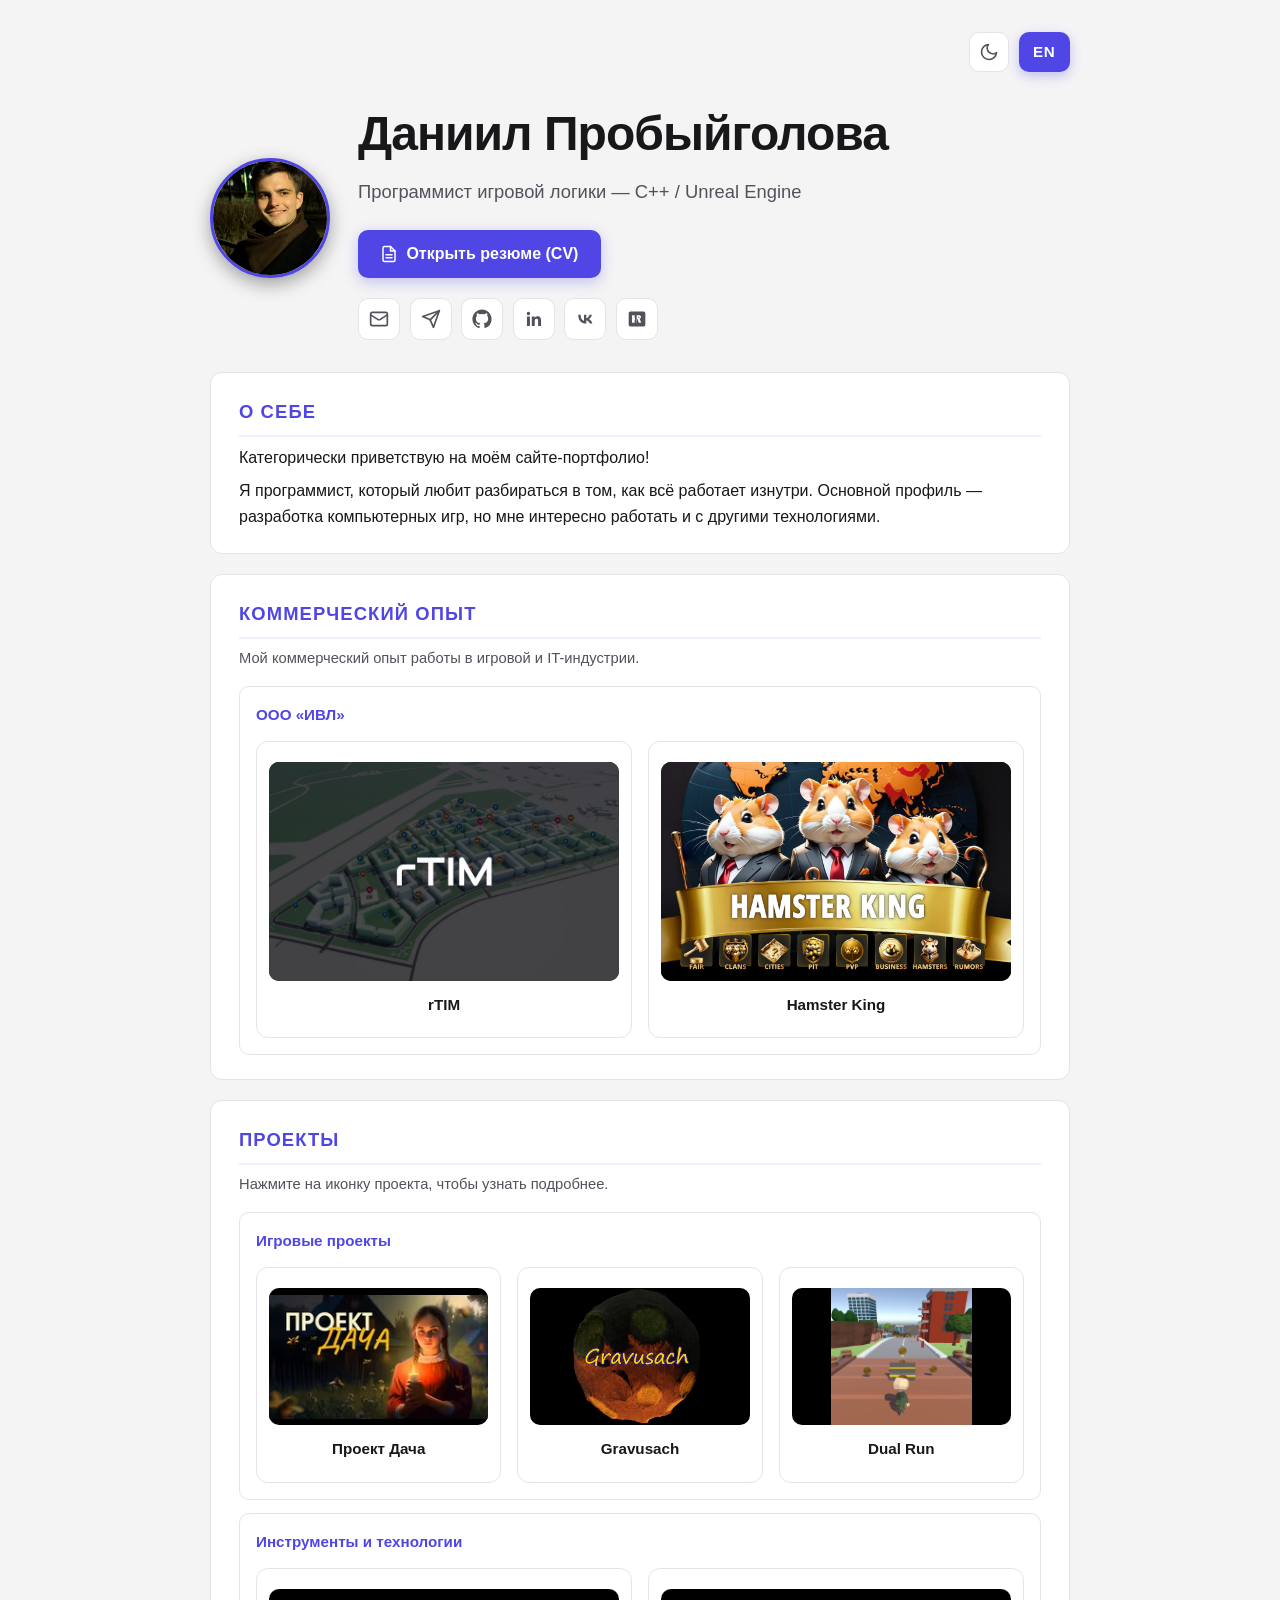
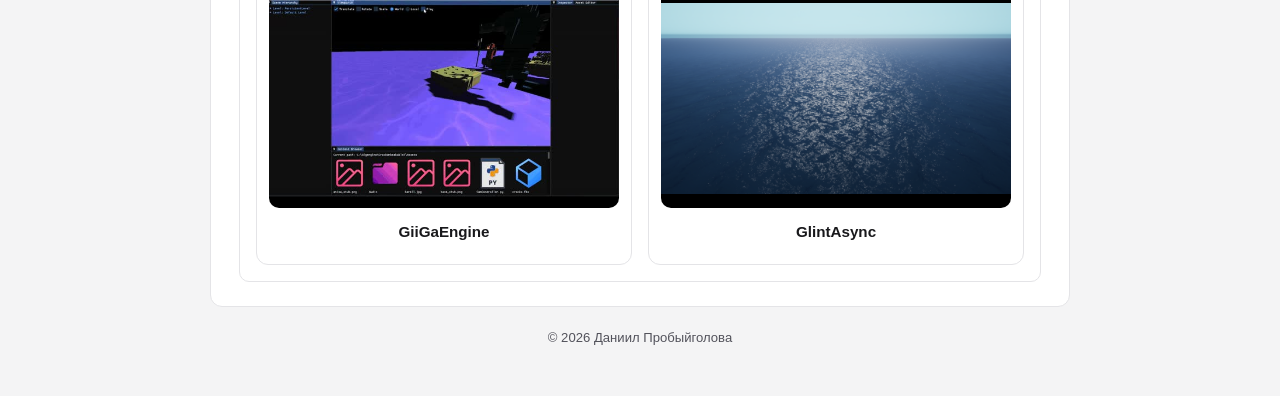
==== index.html @ 0c0368a5 "First commit" ====
<!DOCTYPE html>
<html lang="ru">
<head>
  <meta charset="UTF-8">
  <meta name="viewport" content="width=device-width, initial-scale=1.0">
  <meta name="theme-color" content="#4f46e5">
  <meta name="description" content="Портфолио Даниила Пробыйголова — программист игровой логики (C++ / Unreal Engine)" data-i18n-meta="common.metaDesc">
  <title data-i18n-title="main.title">Даниил Пробыйголова — Портфолио</title>
  <link rel="icon" href="data:image/svg+xml,%3Csvg xmlns='http://www.w3.org/2000/svg' viewBox='0 0 100 100'%3E%3Crect width='100' height='100' rx='20' fill='%234f46e5'/%3E%3Ctext x='50' y='68' font-size='52' font-family='monospace' fill='white' text-anchor='middle'%3EDP%3C/text%3E%3C/svg%3E">
  <link rel="stylesheet" href="css/styles.css">
  <script>
    (function () {
      var t = null;
      try { t = localStorage.getItem('portfolio-theme'); } catch (e) {}
      var dark = t === 'dark' || (t !== 'light' && window.matchMedia && matchMedia('(prefers-color-scheme: dark)').matches);
      document.documentElement.setAttribute('data-theme', dark ? 'dark' : 'light');
    })();
  </script>
</head>
<body data-i18n-title="main.title">
  <main class="container">
    <div class="topbar">
      <button type="button" class="theme-toggle" aria-label="Switch to dark theme"></button>
      <button type="button" class="lang-switch" aria-label="Switch to English">EN</button>
    </div>
    <header class="hero">
      <div class="hero-row">
        <img class="portrait" src="assets/images/MePhoto_Portpholio.jpg" alt="Фото Даниила Пробыйголова">
        <div class="hero-text">
          <h1 class="name" data-i18n="common.name">Даниил&nbsp;Пробыйголова</h1>
          <p class="subtitle" data-i18n="common.subtitle">Программист игровой логики&nbsp;— C++&nbsp;/&nbsp;Unreal&nbsp;Engine</p>
          <a class="cv-link" href="cv/index.html">
            <svg viewBox="0 0 24 24" fill="none" stroke="currentColor" stroke-width="2" stroke-linecap="round" stroke-linejoin="round" aria-hidden="true"><path d="M14 2H6a2 2 0 0 0-2 2v16a2 2 0 0 0 2 2h12a2 2 0 0 0 2-2V8z"/><polyline points="14 2 14 8 20 8"/><line x1="16" y1="13" x2="8" y2="13"/><line x1="16" y1="17" x2="8" y2="17"/></svg>
            <span data-i18n="main.cvLink">Открыть резюме&nbsp;(CV)</span>
          </a>
          <ul class="hero-contacts" aria-label="Контакты">
            <li>
              <a class="contact-link" href="mailto:daniil.probyygolova@mail.ru" aria-label="Почта" data-i18n-aria="contact.mail">
                <svg viewBox="0 0 24 24" fill="none" stroke="currentColor" stroke-width="2" stroke-linecap="round" stroke-linejoin="round"><rect x="2" y="4" width="20" height="16" rx="2"/><path d="m22 7-8.97 5.7a1.94 1.94 0 0 1-2.06 0L2 7"/></svg>
              </a>
            </li>
            <li>
              <a class="contact-link" href="https://t.me/Crechted" target="_blank" rel="noopener" aria-label="Telegram" data-i18n-aria="contact.telegram">
                <svg viewBox="0 0 24 24" fill="none" stroke="currentColor" stroke-width="2" stroke-linecap="round" stroke-linejoin="round"><path d="m22 2-11 11"/><path d="M22 2 15 22l-4-9-9-4Z"/></svg>
              </a>
            </li>
            <li>
              <a class="contact-link" href="https://github.com/Crechted" target="_blank" rel="noopener" aria-label="GitHub" data-i18n-aria="contact.github">
                <svg viewBox="0 0 24 24" fill="currentColor"><path d="M12 .5C5.73.5.5 5.73.5 12c0 5.08 3.29 9.39 7.86 10.91.58.11.79-.25.79-.56 0-.28-.01-1.02-.02-2-3.2.7-3.88-1.54-3.88-1.54-.52-1.33-1.28-1.68-1.28-1.68-1.05-.72.08-.71.08-.71 1.16.08 1.77 1.19 1.77 1.19 1.03 1.77 2.71 1.26 3.37.96.1-.75.4-1.26.73-1.55-2.55-.29-5.23-1.28-5.23-5.69 0-1.26.45-2.28 1.19-3.09-.12-.29-.52-1.46.11-3.05 0 0 .97-.31 3.17 1.18a11 11 0 0 1 5.78 0c2.2-1.49 3.17-1.18 3.17-1.18.63 1.59.23 2.76.11 3.05.74.81 1.19 1.83 1.19 3.09 0 4.42-2.69 5.4-5.25 5.68.41.35.77 1.05.77 2.12 0 1.53-.01 2.76-.01 3.14 0 .31.21.68.8.56A11.51 11.51 0 0 0 23.5 12C23.5 5.73 18.27.5 12 .5Z"/></svg>
              </a>
            </li>
            <li>
              <a class="contact-link" href="https://www.linkedin.com/in/daniil-probyygolova-46117342b" target="_blank" rel="noopener" aria-label="LinkedIn" data-i18n-aria="contact.linkedin">
                <svg viewBox="0 0 24 24" fill="currentColor"><path d="M20.45 20.45h-3.55v-5.57c0-1.33-.03-3.04-1.85-3.04-1.85 0-2.14 1.45-2.14 2.94v5.67H9.35V9h3.41v1.56h.05c.47-.9 1.63-1.85 3.36-1.85 3.6 0 4.27 2.37 4.27 5.46v6.28zM5.34 7.43a2.06 2.06 0 1 1 0-4.12 2.06 2.06 0 0 1 0 4.12zM7.12 20.45H3.56V9h3.56v11.45z" transform="translate(0 0)"/></svg>
              </a>
            </li>
            <li>
              <a class="contact-link" href="https://vk.ru/crechted" target="_blank" rel="noopener" aria-label="ВКонтакте" data-i18n-aria="contact.vk">
                <svg viewBox="0 0 24 24" fill="currentColor"><path d="M13.16 17.5c-5.8 0-9.16-4.02-9.3-10.68h2.92c.1 4.88 2.28 6.94 3.97 7.37V6.82h2.77v4.2c1.66-.18 3.4-2.1 3.98-4.2h2.76c-.45 2.56-2.33 4.48-3.67 5.26 1.34.63 3.48 2.28 4.29 5.42h-3.04c-.64-2-2.22-3.55-4.32-3.76v3.76h-.36z"/></svg>
              </a>
            </li>
            <li>
              <a class="contact-link" href="https://spb.hh.ru/resume/fdc58f98ff0955832f0039ed1f57456d645a6f" target="_blank" rel="noopener" aria-label="HeadHunter" data-i18n-aria="contact.hh">
                <svg viewBox="0 0 24 24" fill="currentColor"><path d="M4 3a2 2 0 0 0-2 2v14a2 2 0 0 0 2 2h16a2 2 0 0 0 2-2V5a2 2 0 0 0-2-2H4zm2 4.5h2.6v3.2H9V7.5h2.6v9H9v-3.4H8.6v3.4H6v-9zm5.6 0h2.6c1.5 0 2.6.7 2.6 2 0 1.1-.7 1.7-1.7 1.9l1.9 5.1h-2.8l-1.6-4.5h-.6v4.5h-2.4v-9zm2.6 3.2c.5 0 .8-.3.8-.7s-.3-.7-.8-.7h-.4v1.4h.4z"/></svg>
              </a>
            </li>
          </ul>
        </div>
      </div>
    </header>

    <section class="card" id="about">
      <h2 class="section-title" data-i18n="main.aboutTitle">О себе</h2>
      <p class="about-text" data-i18n="main.aboutP1"></p>
      <p class="about-text" data-i18n="main.aboutP2"></p>
    </section>

    <section class="card" id="experience">
      <h2 class="section-title" data-i18n="main.expTitle">Коммерческий опыт</h2>
      <p class="section-intro" data-i18n="main.expIntro">Мой коммерческий опыт работы в игровой и IT-индустрии.</p>
      <div class="org-block">
        <h3 class="org-name" data-i18n="main.expOrgName">ООО&nbsp;«ИВЛ»</h3>
        <ul class="project-grid">
          <li>
            <button class="project-tile" data-project="rtim" aria-label="rTIM — подробнее" data-i18n-aria="exp.rtim.aria">
              <span class="project-thumb" aria-hidden="true">
                <img src="assets/images/rtim_preview.jpg" alt="">
              </span>
              <span class="project-name" data-i18n="exp.rtim.name">rTIM</span>
            </button>
          </li>
          <li>
            <button class="project-tile" data-project="hk" aria-label="Hamster King — подробнее" data-i18n-aria="exp.hk.aria">
              <span class="project-thumb" aria-hidden="true">
                <img src="assets/images/hk_preview.jpg" alt="">
              </span>
              <span class="project-name" data-i18n="exp.hk.name">Hamster King</span>
            </button>
          </li>
        </ul>
      </div>
    </section>

    <section class="card" id="projects">
      <h2 class="section-title" data-i18n="main.projectsTitle">Проекты</h2>
      <p class="section-intro" data-i18n="main.projectsIntro">Нажмите на иконку проекта, чтобы узнать подробнее.</p>

      <div class="project-group">
        <h3 class="group-title" data-i18n="main.projectsGames">Игровые проекты</h3>
        <ul class="project-grid">
          <li>
            <button class="project-tile" data-project="dacha" aria-label="Проект Дача — подробнее" data-i18n-aria="proj.dacha.aria">
              <span class="project-thumb" aria-hidden="true">
                <img src="assets/images/Dacha.avif" alt="">
              </span>
              <span class="project-name" data-i18n="proj.dacha.name">Проект&nbsp;Дача</span>
            </button>
          </li>
          <li>
            <button class="project-tile" data-project="gravusach" aria-label="Gravusach — подробнее" data-i18n-aria="proj.gravusach.aria">
              <span class="project-thumb" aria-hidden="true">
                <img src="assets/images/Gravusach.png" alt="">
              </span>
              <span class="project-name" data-i18n="proj.gravusach.name">Gravusach</span>
            </button>
          </li>
          <li>
            <button class="project-tile" data-project="dualrun" aria-label="Dual Run — подробнее" data-i18n-aria="proj.dualrun.aria">
              <span class="project-thumb" aria-hidden="true">
                <img src="assets/images/DualRun_prview.jpg" alt="">
              </span>
              <span class="project-name" data-i18n="proj.dualrun.name">Dual Run</span>
            </button>
          </li>
        </ul>
      </div>

      <div class="project-group">
        <h3 class="group-title" data-i18n="main.projectsTools">Инструменты и технологии</h3>
        <ul class="project-grid">
          <li>
            <button class="project-tile" data-project="giiga" aria-label="GiiGaEngine — подробнее" data-i18n-aria="proj.giiga.aria">
              <span class="project-thumb" aria-hidden="true">
                <img src="assets/images/GiigaEngine_frame.jpg" alt="">
              </span>
              <span class="project-name" data-i18n="proj.giiga.name">GiiGaEngine</span>
            </button>
          </li>
          <li>
            <button class="project-tile" data-project="glintasync" aria-label="GlintAsync — подробнее" data-i18n-aria="proj.glintasync.aria">
              <span class="project-thumb" aria-hidden="true">
                <img src="assets/images/GlintAsync_preview.png" alt="">
              </span>
              <span class="project-name" data-i18n="proj.glintasync.name">GlintAsync</span>
            </button>
          </li>
        </ul>
      </div>
    </section>

    <footer class="footer">
      <p data-i18n="common.footer">© 2026 Даниил Пробыйголова</p>
    </footer>
  </main>

  <div class="modal-overlay hidden" id="modal-overlay" aria-hidden="true">
    <div class="modal" role="dialog" aria-modal="true" aria-labelledby="modal-title" tabindex="-1">
      <button class="modal-close" id="modal-close" aria-label="Закрыть" data-i18n-aria="modal.close">&times;</button>
      <h3 class="modal-title" id="modal-title"></h3>
      <p class="modal-role" id="modal-role"></p>
      <p class="modal-meta" id="modal-meta"></p>
      <div class="modal-media" id="modal-media"></div>
      <div class="modal-desc" id="modal-desc"></div>
      <ul class="modal-bullets" id="modal-bullets"></ul>
      <div class="modal-tools" id="modal-tools"></div>
      <a class="modal-link" id="modal-link" href="#" target="_blank" rel="noopener"></a>
    </div>
  </div>

  <script src="js/i18n.js"></script>
  <script src="js/theme.js"></script>
  <script src="js/script.js"></script>
</body>
</html>
---- css/styles.css ----
*,
*::before,
*::after {
  box-sizing: border-box;
  margin: 0;
  padding: 0;
}

:root {
  color-scheme: light;
  --bg: #f4f4f5;
  --surface: #ffffff;
  --text: #18181b;
  --text-secondary: #52525b;
  --border: #e4e4e7;
  --accent: #4f46e5;
  --accent-light: #eef2ff;
  --tag-bg: #e0e7ff;
  --tag-text: #3730a3;
  --link: #4338ca;
  --link-hover: #312e81;
  --overlay: rgba(24, 24, 27, 0.6);
  --shadow-strong: rgba(0, 0, 0, 0.25);
  --thumb-outline: rgba(79, 70, 229, 0.35);
}

html[data-theme="dark"] {
  color-scheme: dark;
  --bg: #0f1115;
  --surface: #1a1d24;
  --text: #e6e8ee;
  --text-secondary: #9aa1b0;
  --border: #333946;
  --accent: #6366f1;
  --accent-light: #242a45;
  --tag-bg: #272e4a;
  --tag-text: #a5b4fc;
  --link: #6366f1;
  --link-hover: #a5b4fc;
  --overlay: rgba(0, 0, 0, 0.7);
  --shadow-strong: rgba(0, 0, 0, 0.6);
  --thumb-outline: rgba(99, 102, 241, 0.4);
}

html {
  scroll-behavior: smooth;
}

body {
  font-family: -apple-system, BlinkMacSystemFont, 'Segoe UI', Roboto, 'Helvetica Neue', Arial, sans-serif;
  line-height: 1.6;
  color: var(--text);
  background: var(--bg);
  padding: 2rem 1rem 3rem;
}

.lang-switch {
  min-width: 48px;
  height: 40px;
  padding: 0 0.9rem;
  background: var(--accent);
  color: #fff;
  border: none;
  border-radius: 10px;
  font: inherit;
  font-size: 0.95rem;
  font-weight: 700;
  letter-spacing: 0.05em;
  box-shadow: 0 4px 12px rgba(79, 70, 229, 0.3);
  cursor: pointer;
  transition: background 0.15s, transform 0.15s, box-shadow 0.15s;
  display: inline-flex;
  align-items: center;
  justify-content: center;
}

.lang-switch:hover {
  background: var(--link-hover);
  transform: translateY(-1px);
  box-shadow: 0 6px 16px rgba(79, 70, 229, 0.4);
}

.theme-toggle {
  display: inline-flex;
  align-items: center;
  justify-content: center;
  width: 40px;
  height: 40px;
  background: var(--surface);
  color: var(--text-secondary);
  border: 1px solid var(--border);
  border-radius: 10px;
  cursor: pointer;
  transition: color 0.15s, border-color 0.15s, background 0.15s, transform 0.15s;
}

.theme-toggle:hover {
  color: var(--accent);
  border-color: var(--accent);
  transform: translateY(-1px);
}

.theme-toggle svg {
  width: 20px;
  height: 20px;
}

.topbar {
  display: flex;
  align-items: center;
  justify-content: flex-end;
  gap: 0.6rem;
  margin-bottom: 1.5rem;
}

.container {
  max-width: 860px;
  margin: 0 auto;
}

/* Hero / header */
.hero {
  text-align: center;
  margin-bottom: 2rem;
}

.hero-row {
  display: flex;
  align-items: center;
  gap: 1.75rem;
  text-align: left;
}

.portrait {
  width: 120px;
  height: 120px;
  border-radius: 50%;
  object-fit: cover;
  flex-shrink: 0;
  border: 3px solid var(--accent);
  box-shadow: 0 6px 18px rgba(0, 0, 0, 0.35);
}

.hero-text {
  display: flex;
  flex-direction: column;
  align-items: flex-start;
  min-width: 0;
}

.name {
  font-size: clamp(2rem, 6vw, 3rem);
  font-weight: 700;
  letter-spacing: -0.02em;
  color: var(--text);
}

.subtitle {
  font-size: 1.15rem;
  color: var(--text-secondary);
  margin-top: 0.25rem;
  margin-bottom: 1.5rem;
}

.cv-link {
  display: inline-flex;
  align-items: center;
  gap: 0.5rem;
  padding: 0.7rem 1.4rem;
  background: var(--accent);
  color: #fff;
  font-size: 1rem;
  font-weight: 600;
  text-decoration: none;
  border-radius: 10px;
  box-shadow: 0 4px 14px rgba(79, 70, 229, 0.3);
  transition: background 0.15s, transform 0.15s, box-shadow 0.15s;
}

.cv-link svg {
  width: 18px;
  height: 18px;
}

.cv-link:hover {
  background: var(--link-hover);
  transform: translateY(-2px);
  box-shadow: 0 6px 18px rgba(79, 70, 229, 0.4);
}

.hero-contacts {
  list-style: none;
  margin: 1.25rem 0 0;
  padding: 0;
  display: flex;
  gap: 0.6rem;
}

.hero-contacts .contact-link {
  display: grid;
  place-items: center;
  width: 42px;
  height: 42px;
  border-radius: 10px;
  background: var(--surface);
  border: 1px solid var(--border);
  color: var(--text-secondary);
  transition: color 0.15s, border-color 0.15s, background 0.15s, transform 0.15s;
}

.hero-contacts .contact-link:hover {
  color: #fff;
  border-color: var(--accent);
  background: var(--accent);
  transform: translateY(-2px);
}

.hero-contacts .contact-link svg {
  width: 20px;
  height: 20px;
}

@media (max-width: 640px) {
  body {
    padding: 1.25rem 0.75rem 2rem;
  }

  .portrait {
    width: 96px;
    height: 96px;
  }

  .topbar {
    margin-bottom: 1rem;
  }

  .lang-switch,
  .theme-toggle {
    min-width: 44px;
    height: 44px;
    padding: 0 1rem;
  }

  .hero-row {
    flex-direction: column;
    gap: 1rem;
    text-align: center;
  }

  .hero-text {
    align-items: center;
  }

  .hero-contacts {
    justify-content: center;
  }
}

/* Card */
.card {
  background: var(--surface);
  border: 1px solid var(--border);
  border-radius: 12px;
  padding: 1.5rem 1.75rem;
  margin-bottom: 1.25rem;
}

.section-title {
  font-size: 1.15rem;
  font-weight: 700;
  text-transform: uppercase;
  letter-spacing: 0.06em;
  color: var(--accent);
  margin-bottom: 0.5rem;
  padding-bottom: 0.5rem;
  border-bottom: 2px solid var(--accent-light);
}

.section-intro {
  color: var(--text-secondary);
  font-size: 0.92rem;
  margin-bottom: 1rem;
}

#about .about-text {
  margin: 0;
}

#about .about-text + .about-text {
  margin-top: 0.5rem;
}

/* Organization subcategory */
.org-block {
  border: 1px solid var(--border);
  border-radius: 10px;
  padding: 1rem;
}

.org-name {
  font-size: 0.95rem;
  font-weight: 600;
  color: var(--accent);
  margin-bottom: 0.85rem;
}

/* Project subcategory */
.project-group {
  border: 1px solid var(--border);
  border-radius: 10px;
  padding: 1rem;
}

.project-group + .project-group {
  margin-top: 0.85rem;
}

.group-title {
  font-size: 0.95rem;
  font-weight: 600;
  color: var(--accent);
  margin-bottom: 0.85rem;
}

/* Project grid */
.project-grid {
  display: grid;
  grid-template-columns: repeat(auto-fit, minmax(150px, 1fr));
  gap: 1rem;
  list-style: none;
}

.project-tile {
  display: flex;
  flex-direction: column;
  align-items: center;
  gap: 0.75rem;
  width: 100%;
  padding: 1.25rem 0.75rem;
  background: var(--surface);
  border: 1px solid var(--border);
  border-radius: 12px;
  cursor: pointer;
  color: var(--text);
  font: inherit;
  transition: border-color 0.15s, transform 0.15s, box-shadow 0.15s;
}

.project-tile:hover {
  border-color: var(--accent);
  transform: translateY(-3px);
  box-shadow: 0 6px 16px rgba(79, 70, 229, 0.12);
}

.project-tile:focus-visible {
  outline: 2px solid var(--accent);
  outline-offset: 2px;
}

.project-thumb {
  position: relative;
  width: 100%;
  aspect-ratio: 16 / 10;
  border-radius: 10px;
  overflow: hidden;
  background: #000;
  color: var(--accent);
  transition: border-color 0.15s;
}

.project-thumb svg {
  width: 40px;
  height: 40px;
}

.project-thumb img {
  position: absolute;
  inset: 0;
  width: 100%;
  height: 100%;
  object-fit: contain;
  display: block;
}

.project-tile:hover .project-thumb,
.project-tile:focus-visible .project-thumb {
  outline: 2px solid var(--accent);
  outline-offset: 2px;
  box-shadow: 0 0 0 4px var(--thumb-outline);
}

.project-name {
  font-weight: 600;
  font-size: 0.95rem;
  text-align: center;
}

/* Modal */
.modal-overlay {
  position: fixed;
  inset: 0;
  display: flex;
  align-items: center;
  justify-content: center;
  padding: 1rem;
  background: var(--overlay);
  backdrop-filter: blur(3px);
  z-index: 100;
  transition: opacity 0.15s;
}

.modal-overlay.hidden {
  display: none;
}

.modal {
  position: relative;
  width: 100%;
  max-width: 560px;
  max-height: 85vh;
  overflow-y: auto;
  background: var(--surface);
  border-radius: 14px;
  padding: 1.75rem 1.5rem 1.5rem;
  box-shadow: 0 20px 50px var(--shadow-strong);
}

.modal-close {
  position: absolute;
  top: 0.75rem;
  right: 0.75rem;
  width: 34px;
  height: 34px;
  display: grid;
  place-items: center;
  border: none;
  background: var(--bg);
  color: var(--text);
  font-size: 1.3rem;
  line-height: 1;
  border-radius: 8px;
  cursor: pointer;
  transition: background 0.15s, color 0.15s;
}

.modal-close:hover {
  background: var(--accent);
  color: #fff;
}

.modal-title {
  font-size: 1.4rem;
  font-weight: 700;
  padding-right: 2rem;
}

.modal-role {
  margin-top: 0.15rem;
  color: var(--accent);
  font-weight: 600;
  font-size: 0.95rem;
}

.modal-meta {
  margin-top: 0.15rem;
  color: var(--text-secondary);
  font-size: 0.88rem;
}

/* Modal media: trailers & screenshots */
.modal-media {
  margin-top: 0.9rem;
}

.modal-media > img,
.modal-media > video {
  display: block;
  width: 100%;
  max-height: 320px;
  object-fit: contain;
  border-radius: 10px;
  border: 1px solid var(--border);
  background: #000;
}

.modal-media > iframe {
  display: block;
  width: 100%;
  aspect-ratio: 16 / 9;
  border: none;
  border-radius: 10px;
  background: #000;
}

.modal-media-caption {
  margin-top: 0.35rem;
  text-align: center;
  color: var(--text-secondary);
  font-size: 0.8rem;
}

.modal-desc {
  margin-top: 0.75rem;
  font-size: 0.94rem;
}

.modal-desc p {
  margin: 0;
}

.modal-desc p + p {
  margin-top: 0.5rem;
}

.modal-bullets {
  margin-top: 0.6rem;
  padding-left: 1.35rem;
  font-size: 0.92rem;
}

.modal-bullets li {
  margin-bottom: 0.3rem;
}

.modal-bullets li::marker {
  color: var(--accent);
}

.modal-tools {
  display: flex;
  flex-wrap: wrap;
  gap: 0.35rem;
  margin-top: 0.9rem;
}

.modal-tools .tag {
  display: inline-block;
  background: var(--tag-bg);
  color: var(--tag-text);
  font-size: 0.82rem;
  font-weight: 500;
  padding: 0.2rem 0.6rem;
  border-radius: 6px;
  line-height: 1.4;
}

.modal-link {
  display: inline-block;
  margin-top: 1rem;
  color: var(--link);
  font-size: 0.9rem;
  text-decoration: none;
  word-break: break-all;
}

.modal-link:hover {
  text-decoration: underline;
  color: var(--link-hover);
}

/* Footer */
.footer {
  margin-top: 0.5rem;
  text-align: center;
  font-size: 0.82rem;
  color: var(--text-secondary);
}

/* Responsive */
@media (max-width: 600px) {
  .card {
    padding: 1.25rem 1rem;
  }

  .project-grid {
    grid-template-columns: repeat(auto-fit, minmax(120px, 1fr));
  }
}

/* Print */
@media print {
  body {
    background: #fff;
    padding: 0;
  }

  .cv-link,
  .lang-switch,
  .modal-overlay {
    display: none;
  }
}
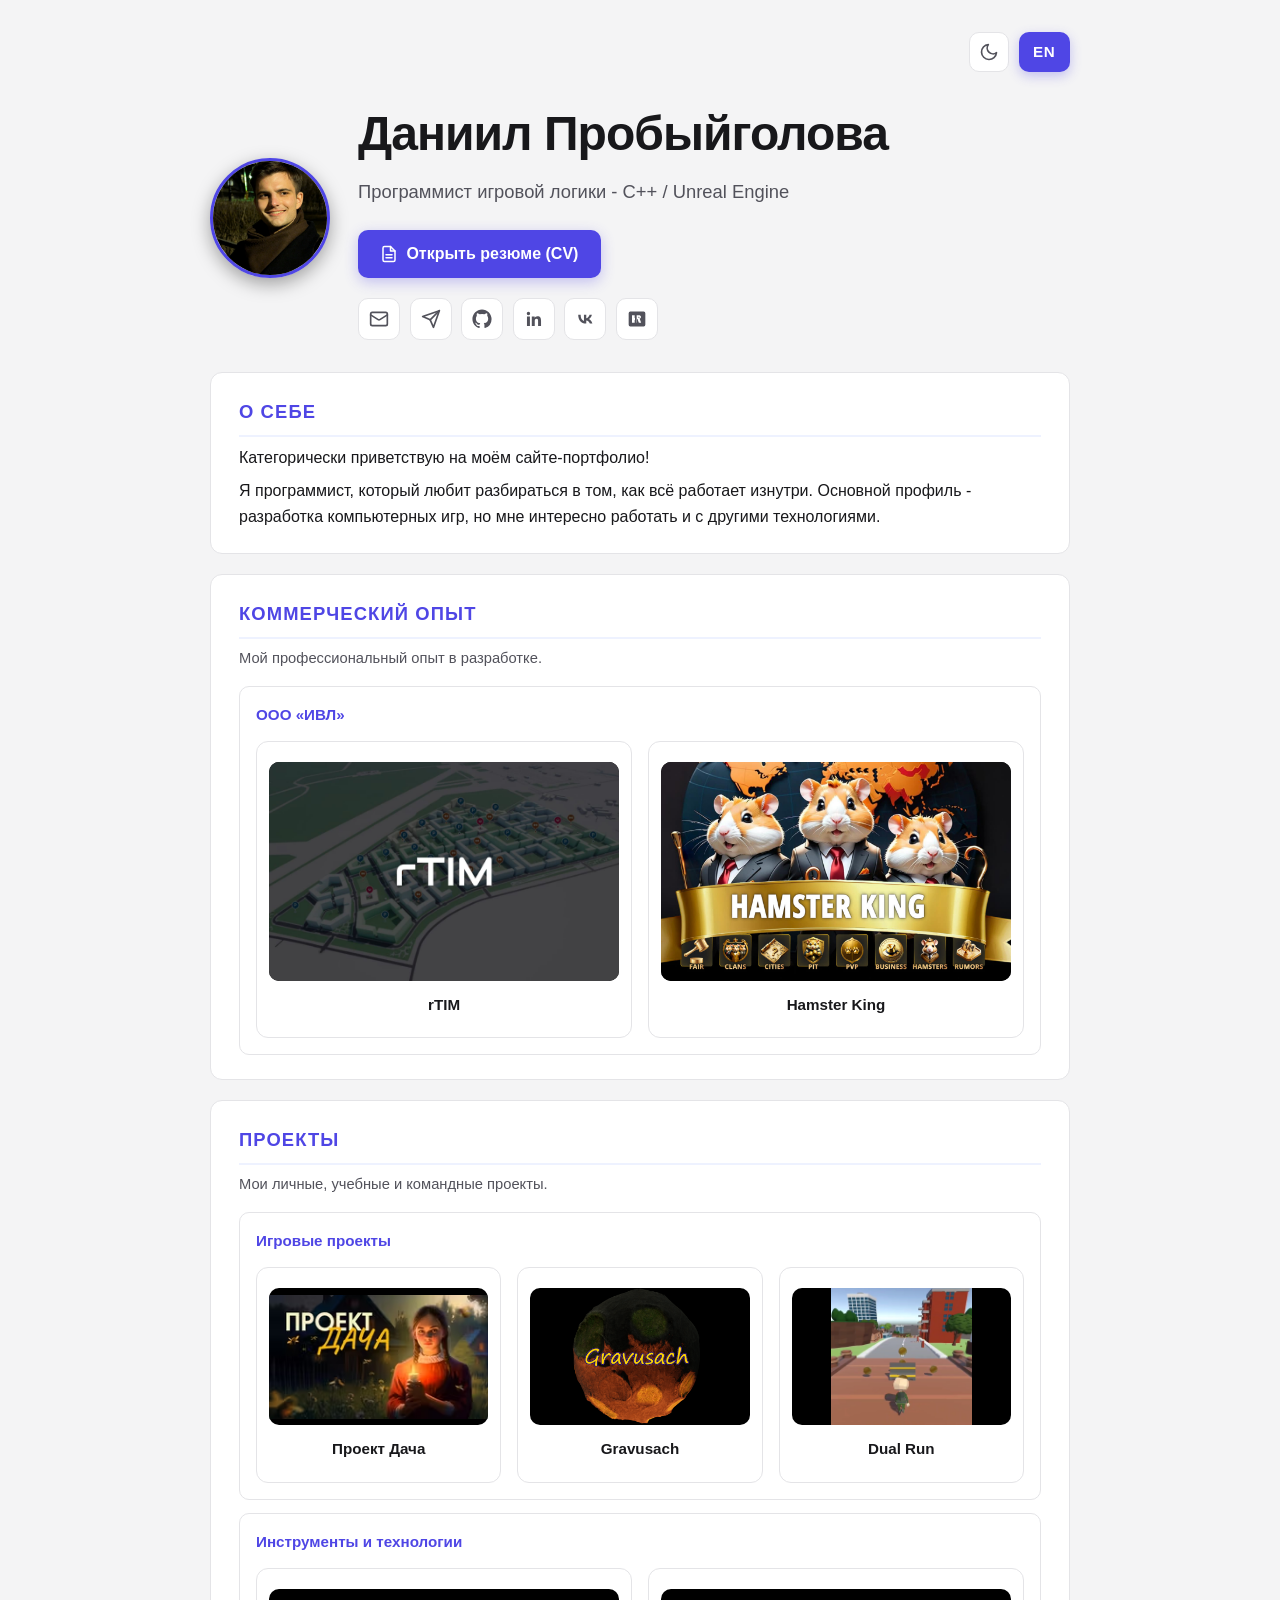
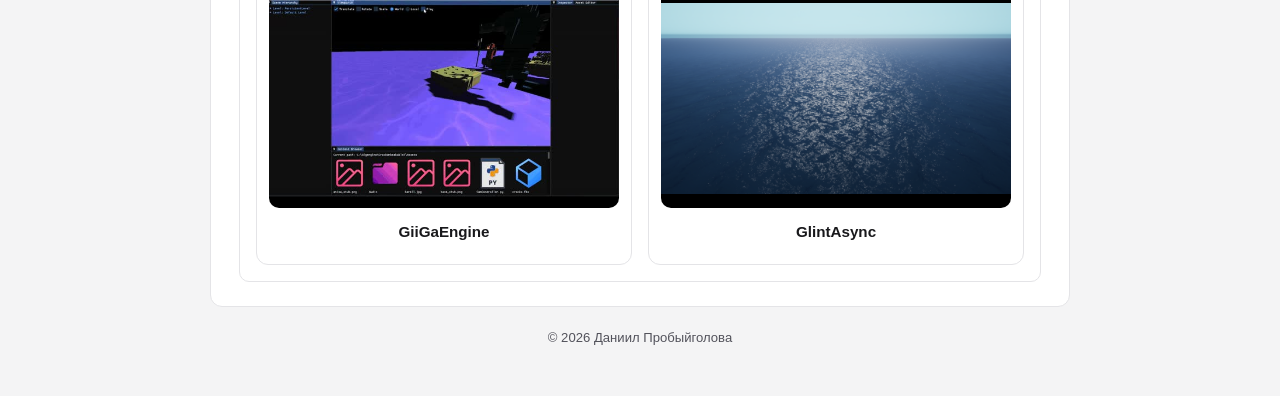
==== commit c8a8c4ae: "Правки формулировок" ====
--- a/index.html
+++ b/index.html
@@ -4,8 +4,8 @@
   <meta charset="UTF-8">
   <meta name="viewport" content="width=device-width, initial-scale=1.0">
   <meta name="theme-color" content="#4f46e5">
-  <meta name="description" content="Портфолио Даниила Пробыйголова — программист игровой логики (C++ / Unreal Engine)" data-i18n-meta="common.metaDesc">
-  <title data-i18n-title="main.title">Даниил Пробыйголова — Портфолио</title>
+  <meta name="description" content="Портфолио Даниила Пробыйголова - программист игровой логики (C++ / Unreal Engine)" data-i18n-meta="common.metaDesc">
+  <title data-i18n-title="main.title">Даниил Пробыйголова - Портфолио</title>
   <link rel="icon" href="data:image/svg+xml,%3Csvg xmlns='http://www.w3.org/2000/svg' viewBox='0 0 100 100'%3E%3Crect width='100' height='100' rx='20' fill='%234f46e5'/%3E%3Ctext x='50' y='68' font-size='52' font-family='monospace' fill='white' text-anchor='middle'%3EDP%3C/text%3E%3C/svg%3E">
   <link rel="stylesheet" href="css/styles.css">
   <script>
@@ -28,7 +28,7 @@
         <img class="portrait" src="assets/images/MePhoto_Portpholio.jpg" alt="Фото Даниила Пробыйголова">
         <div class="hero-text">
           <h1 class="name" data-i18n="common.name">Даниил&nbsp;Пробыйголова</h1>
-          <p class="subtitle" data-i18n="common.subtitle">Программист игровой логики&nbsp;— C++&nbsp;/&nbsp;Unreal&nbsp;Engine</p>
+          <p class="subtitle" data-i18n="common.subtitle">Программист игровой логики&nbsp;- C++&nbsp;/&nbsp;Unreal&nbsp;Engine</p>
           <a class="cv-link" href="cv/index.html">
             <svg viewBox="0 0 24 24" fill="none" stroke="currentColor" stroke-width="2" stroke-linecap="round" stroke-linejoin="round" aria-hidden="true"><path d="M14 2H6a2 2 0 0 0-2 2v16a2 2 0 0 0 2 2h12a2 2 0 0 0 2-2V8z"/><polyline points="14 2 14 8 20 8"/><line x1="16" y1="13" x2="8" y2="13"/><line x1="16" y1="17" x2="8" y2="17"/></svg>
             <span data-i18n="main.cvLink">Открыть резюме&nbsp;(CV)</span>
@@ -77,12 +77,12 @@
 
     <section class="card" id="experience">
       <h2 class="section-title" data-i18n="main.expTitle">Коммерческий опыт</h2>
-      <p class="section-intro" data-i18n="main.expIntro">Мой коммерческий опыт работы в игровой и IT-индустрии.</p>
+      <p class="section-intro" data-i18n="main.expIntro">Мой профессиональный опыт в разработке.</p>
       <div class="org-block">
         <h3 class="org-name" data-i18n="main.expOrgName">ООО&nbsp;«ИВЛ»</h3>
         <ul class="project-grid">
           <li>
-            <button class="project-tile" data-project="rtim" aria-label="rTIM — подробнее" data-i18n-aria="exp.rtim.aria">
+            <button class="project-tile" data-project="rtim" aria-label="rTIM - подробнее" data-i18n-aria="exp.rtim.aria">
               <span class="project-thumb" aria-hidden="true">
                 <img src="assets/images/rtim_preview.jpg" alt="">
               </span>
@@ -90,7 +90,7 @@
             </button>
           </li>
           <li>
-            <button class="project-tile" data-project="hk" aria-label="Hamster King — подробнее" data-i18n-aria="exp.hk.aria">
+            <button class="project-tile" data-project="hk" aria-label="Hamster King - подробнее" data-i18n-aria="exp.hk.aria">
               <span class="project-thumb" aria-hidden="true">
                 <img src="assets/images/hk_preview.jpg" alt="">
               </span>
@@ -103,13 +103,13 @@
 
     <section class="card" id="projects">
       <h2 class="section-title" data-i18n="main.projectsTitle">Проекты</h2>
-      <p class="section-intro" data-i18n="main.projectsIntro">Нажмите на иконку проекта, чтобы узнать подробнее.</p>
+      <p class="section-intro" data-i18n="main.projectsIntro">Мои личные, учебные и командные проекты.</p>
 
       <div class="project-group">
         <h3 class="group-title" data-i18n="main.projectsGames">Игровые проекты</h3>
         <ul class="project-grid">
           <li>
-            <button class="project-tile" data-project="dacha" aria-label="Проект Дача — подробнее" data-i18n-aria="proj.dacha.aria">
+            <button class="project-tile" data-project="dacha" aria-label="Проект Дача - подробнее" data-i18n-aria="proj.dacha.aria">
               <span class="project-thumb" aria-hidden="true">
                 <img src="assets/images/Dacha.avif" alt="">
               </span>
@@ -117,7 +117,7 @@
             </button>
           </li>
           <li>
-            <button class="project-tile" data-project="gravusach" aria-label="Gravusach — подробнее" data-i18n-aria="proj.gravusach.aria">
+            <button class="project-tile" data-project="gravusach" aria-label="Gravusach - подробнее" data-i18n-aria="proj.gravusach.aria">
               <span class="project-thumb" aria-hidden="true">
                 <img src="assets/images/Gravusach.png" alt="">
               </span>
@@ -125,7 +125,7 @@
             </button>
           </li>
           <li>
-            <button class="project-tile" data-project="dualrun" aria-label="Dual Run — подробнее" data-i18n-aria="proj.dualrun.aria">
+            <button class="project-tile" data-project="dualrun" aria-label="Dual Run - подробнее" data-i18n-aria="proj.dualrun.aria">
               <span class="project-thumb" aria-hidden="true">
                 <img src="assets/images/DualRun_prview.jpg" alt="">
               </span>
@@ -139,7 +139,7 @@
         <h3 class="group-title" data-i18n="main.projectsTools">Инструменты и технологии</h3>
         <ul class="project-grid">
           <li>
-            <button class="project-tile" data-project="giiga" aria-label="GiiGaEngine — подробнее" data-i18n-aria="proj.giiga.aria">
+            <button class="project-tile" data-project="giiga" aria-label="GiiGaEngine - подробнее" data-i18n-aria="proj.giiga.aria">
               <span class="project-thumb" aria-hidden="true">
                 <img src="assets/images/GiigaEngine_frame.jpg" alt="">
               </span>
@@ -147,7 +147,7 @@
             </button>
           </li>
           <li>
-            <button class="project-tile" data-project="glintasync" aria-label="GlintAsync — подробнее" data-i18n-aria="proj.glintasync.aria">
+            <button class="project-tile" data-project="glintasync" aria-label="GlintAsync - подробнее" data-i18n-aria="proj.glintasync.aria">
               <span class="project-thumb" aria-hidden="true">
                 <img src="assets/images/GlintAsync_preview.png" alt="">
               </span>
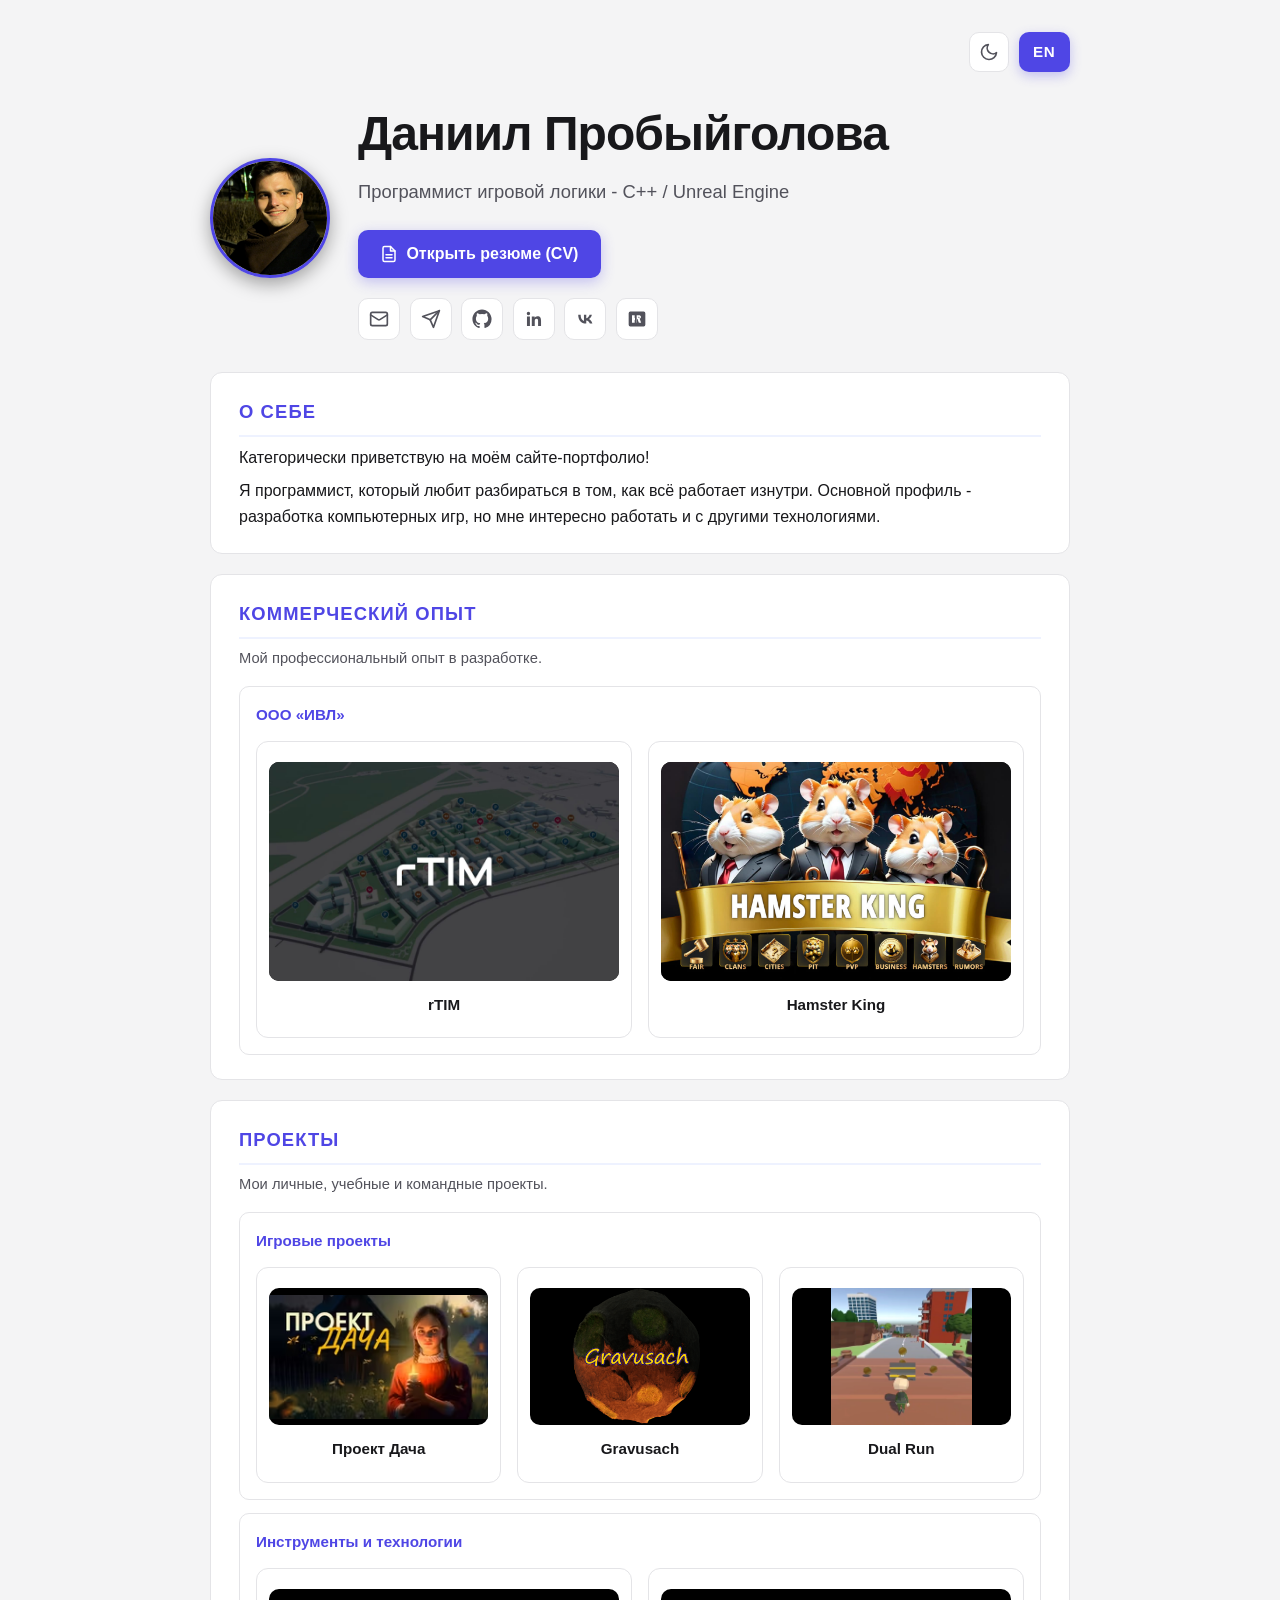
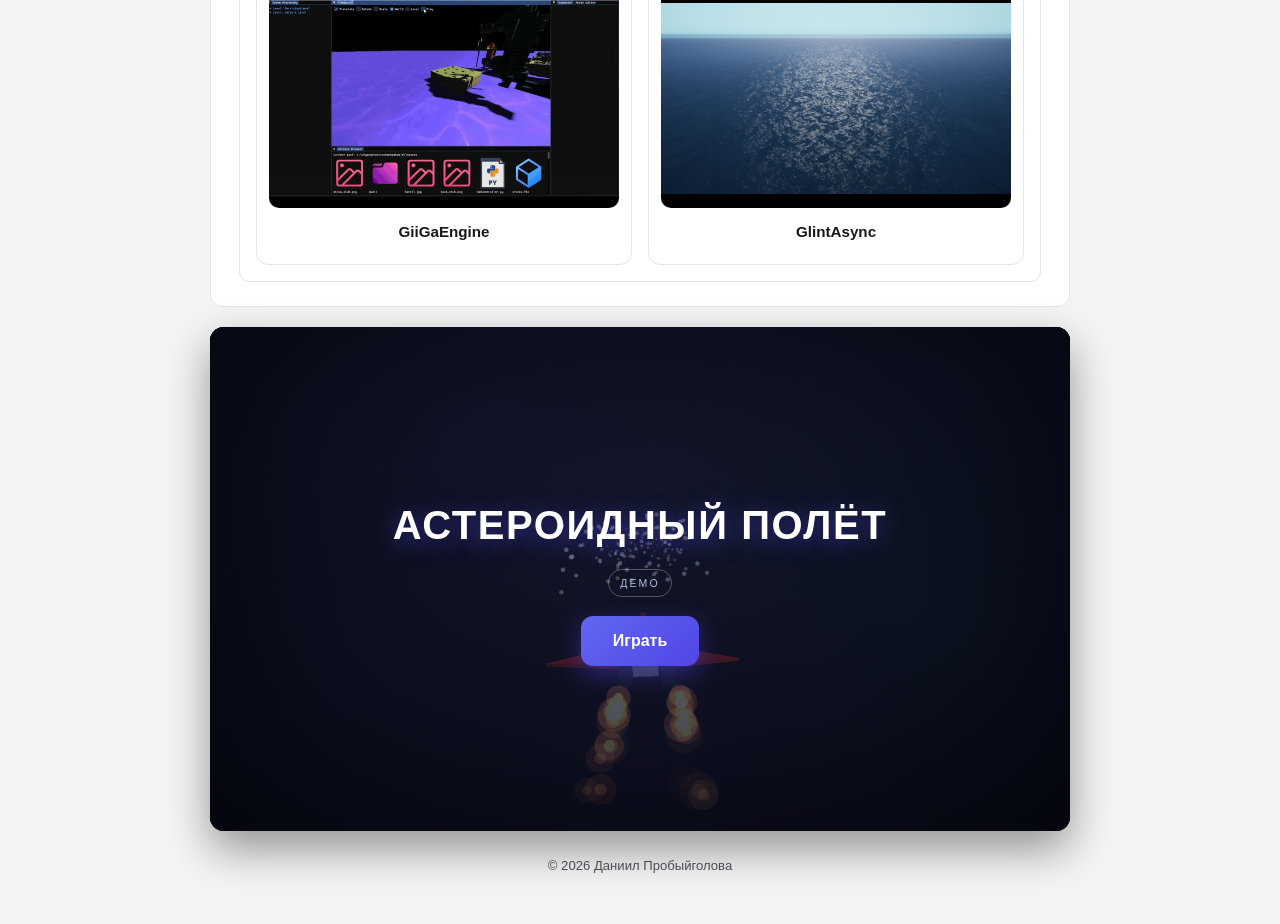
==== commit 153a14b4: "Мини игра "Астероидный полёт"" ====
--- a/index.html
+++ b/index.html
@@ -23,6 +23,7 @@
       <button type="button" class="theme-toggle" aria-label="Switch to dark theme"></button>
       <button type="button" class="lang-switch" aria-label="Switch to English">EN</button>
     </div>
+
     <header class="hero">
       <div class="hero-row">
         <img class="portrait" src="assets/images/MePhoto_Portpholio.jpg" alt="Фото Даниила Пробыйголова">
@@ -158,6 +159,41 @@
       </div>
     </section>
 
+    <section class="game-shell" id="game-shell" role="img" aria-label="Демо-мини-игра: полёт сквозь астероиды" data-i18n-aria="game.ariaLabel">
+      <canvas id="game-canvas"></canvas>
+      <div class="game-vignette" aria-hidden="true"></div>
+
+      <div class="game-hud hidden" id="game-hud" aria-hidden="true">
+        <div class="game-hud-score">
+          <span class="game-hud-label" data-i18n="game.hudLabel">Счёт</span>
+          <span class="game-hud-value" id="game-hud-score-value">0</span>
+        </div>
+        <div class="game-hud-ammo">
+          <span class="game-hud-label" data-i18n="game.hudAmmoLabel">Заряды</span>
+          <span class="game-hud-value" id="game-hud-ammo-value">1/8</span>
+        </div>
+        <div class="game-hud-best">
+          <span class="game-hud-label" data-i18n="game.hudBestLabel">Рекорд</span>
+          <span class="game-hud-value" id="game-hud-best-value">0</span>
+        </div>
+      </div>
+
+      <div class="game-control-hint hidden" id="game-control-hint">Управление — мышь</div>
+
+      <div class="game-overlay" id="game-start">
+        <h2 class="game-title" data-i18n="game.title">Астероидный полёт</h2>
+        <span class="game-badge" data-i18n="game.badge"></span>
+        <button type="button" class="game-btn" id="game-start-btn" data-i18n="game.startBtn">Играть</button>
+      </div>
+
+      <div class="game-overlay hidden" id="game-over">
+        <h2 class="game-over-title" data-i18n="game.overTitle"></h2>
+        <p class="game-over-score" id="game-over-score"></p>
+        <p class="game-over-best" id="game-over-best"></p>
+        <button type="button" class="game-btn" id="game-restart-btn" data-i18n="game.restartBtn"></button>
+      </div>
+    </section>
+
     <footer class="footer">
       <p data-i18n="common.footer">© 2026 Даниил Пробыйголова</p>
     </footer>
@@ -172,6 +208,10 @@
       <div class="modal-media" id="modal-media"></div>
       <div class="modal-desc" id="modal-desc"></div>
       <ul class="modal-bullets" id="modal-bullets"></ul>
+      <button type="button" class="modal-ammo-btn" id="modal-ammo-btn">
+        <svg class="modal-ammo-icon" viewBox="0 0 24 24" fill="none" stroke="currentColor" stroke-width="2" stroke-linecap="round" stroke-linejoin="round" aria-hidden="true"><circle cx="12" cy="12" r="8"/><line x1="12" y1="2" x2="12" y2="6"/><line x1="12" y1="18" x2="12" y2="22"/><line x1="2" y1="12" x2="6" y2="12"/><line x1="18" y1="12" x2="22" y2="12"/></svg>
+        <span class="modal-ammo-label" id="modal-ammo-label"></span>
+      </button>
       <div class="modal-tools" id="modal-tools"></div>
       <a class="modal-link" id="modal-link" href="#" target="_blank" rel="noopener"></a>
     </div>
@@ -179,6 +219,7 @@
 
   <script src="js/i18n.js"></script>
   <script src="js/theme.js"></script>
+  <script src="js/game.js"></script>
   <script src="js/script.js"></script>
 </body>
 </html>
--- a/css/styles.css
+++ b/css/styles.css
@@ -256,9 +256,186 @@
   }
 }
 
+/* Demo mini-game */
+.game-shell {
+  position: relative;
+  margin-bottom: 1.5rem;
+  border-radius: 14px;
+  overflow: hidden;
+  background: #04070f;
+  box-shadow: 0 18px 44px rgba(0, 0, 0, 0.4);
+  user-select: none;
+  -webkit-user-select: none;
+}
+
+#game-canvas {
+  display: block;
+  width: 100%;
+  height: clamp(320px, 56vh, 560px);
+  cursor: crosshair;
+}
+
+.game-vignette {
+  position: absolute;
+  inset: 0;
+  pointer-events: none;
+  box-shadow: inset 0 0 120px rgba(2, 4, 10, 0.78);
+}
+
+.game-hud {
+  position: absolute;
+  top: 0;
+  left: 0;
+  right: 0;
+  display: flex;
+  justify-content: space-between;
+  align-items: flex-start;
+  padding: 0.9rem 1.1rem;
+  pointer-events: none;
+  z-index: 2;
+  font-family: ui-monospace, SFMono-Regular, Menlo, Consolas, monospace;
+}
+
+.game-hud.hidden { display: none; }
+
+.game-hud-score,
+.game-hud-best,
+.game-hud-ammo {
+  color: #fff;
+  text-shadow: 0 2px 10px rgba(0, 0, 0, 0.65);
+}
+
+.game-hud-label {
+  display: block;
+  font-size: 0.66rem;
+  letter-spacing: 0.16em;
+  text-transform: uppercase;
+  opacity: 0.72;
+}
+
+.game-hud-value {
+  font-size: 1.45rem;
+  font-weight: 700;
+  line-height: 1.05;
+}
+
+.game-hud-best { text-align: right; }
+
+.game-hud-ammo { text-align: center; }
+
+.game-hud-ammo.is-empty .game-hud-value {
+  opacity: 0.35;
+}
+
+.game-hud-ammo.pop .game-hud-value {
+  animation: ammo-hud-pop 0.45s ease-out;
+}
+
+@keyframes ammo-hud-pop {
+  0%   { transform: scale(1); }
+  40%  { transform: scale(1.35); color: #4ade80; text-shadow: 0 0 14px rgba(74, 222, 128, 0.8); }
+  100% { transform: scale(1); }
+}
+
+.game-control-hint {
+  position: absolute;
+  bottom: 1rem;
+  left: 50%;
+  transform: translateX(-50%);
+  z-index: 2;
+  font-size: 0.7rem;
+  letter-spacing: 0.18em;
+  text-transform: uppercase;
+  color: rgba(255, 255, 255, 0.8);
+  text-shadow: 0 2px 8px rgba(0, 0, 0, 0.7);
+  pointer-events: none;
+}
+
+.game-control-hint.hidden { display: none; }
+
+.game-overlay {
+  position: absolute;
+  inset: 0;
+  z-index: 3;
+  display: flex;
+  flex-direction: column;
+  align-items: center;
+  justify-content: center;
+  gap: 0.8rem;
+  padding: 1.5rem 1.25rem;
+  text-align: center;
+  background: radial-gradient(ellipse at 50% 38%, rgba(23, 28, 46, 0.62), rgba(4, 6, 14, 0.86));
+  pointer-events: none;
+}
+
+.game-overlay.hidden { display: none; }
+
+.game-title {
+  font-size: clamp(1.5rem, 4.5vw, 2.5rem);
+  font-weight: 800;
+  letter-spacing: 0.04em;
+  text-transform: uppercase;
+  color: #fff;
+  text-shadow: 0 4px 22px rgba(79, 70, 229, 0.6);
+}
+
+.game-badge {
+  font-size: 0.66rem;
+  letter-spacing: 0.2em;
+  text-transform: uppercase;
+  padding: 0.28rem 0.7rem;
+  border: 1px solid rgba(255, 255, 255, 0.28);
+  border-radius: 999px;
+  color: #aeb8d6;
+}
+
+.game-btn {
+  margin-top: 0.4rem;
+  padding: 0.75rem 2rem;
+  font: inherit;
+  font-size: 1rem;
+  font-weight: 700;
+  color: #fff;
+  background: linear-gradient(135deg, #6366f1, #4f46e5);
+  border: none;
+  border-radius: 12px;
+  cursor: pointer;
+  box-shadow: 0 8px 24px rgba(79, 70, 229, 0.45);
+  pointer-events: auto;
+  transition: transform 0.15s, box-shadow 0.15s, filter 0.15s;
+}
+
+.game-btn:hover {
+  transform: translateY(-2px);
+  box-shadow: 0 12px 28px rgba(79, 70, 229, 0.55);
+  filter: brightness(1.06);
+}
+
+.game-btn:active { transform: translateY(0); }
+
+.game-over-title {
+  font-size: clamp(1.4rem, 4vw, 2.1rem);
+  font-weight: 800;
+  text-transform: uppercase;
+  color: #fff;
+  text-shadow: 0 4px 18px rgba(239, 68, 68, 0.45);
+}
+
+.game-over-score {
+  color: #e8ecf8;
+  font-size: 1.1rem;
+  font-weight: 700;
+}
+
+.game-over-best {
+  color: #aab4d2;
+  font-size: 0.95rem;
+}
+
 /* Card */
 .card {
   background: var(--surface);
+  border: 1px solid var(--border);
   border: 1px solid var(--border);
   border-radius: 12px;
   padding: 1.5rem 1.75rem;
@@ -544,6 +721,91 @@
   line-height: 1.4;
 }
 
+.modal-ammo-btn {
+  display: inline-flex;
+  align-items: center;
+  gap: 0.5rem;
+  margin-top: 0.7rem;
+  padding: 0.4rem 0.85rem;
+  font: inherit;
+  font-size: 0.82rem;
+  font-weight: 600;
+  color: var(--accent);
+  background: var(--bg);
+  border: 1px solid var(--border);
+  border-radius: 999px;
+  cursor: pointer;
+  transition: background 0.15s, color 0.15s, transform 0.15s, opacity 0.15s;
+}
+
+.modal-ammo-btn:not(:disabled):hover {
+  background: var(--accent);
+  color: #fff;
+}
+
+.modal-ammo-btn:disabled {
+  opacity: 0.5;
+  cursor: default;
+}
+
+.modal-ammo-btn:disabled .modal-ammo-icon {
+  stroke: var(--text-secondary);
+}
+
+.modal-ammo-icon {
+  width: 1.15rem;
+  height: 1.15rem;
+  flex-shrink: 0;
+}
+
+.modal-ammo-label {
+  white-space: nowrap;
+}
+
+.modal-ammo-btn {
+  position: relative;
+}
+
+.modal-ammo-btn.granted {
+  border-color: #22c55e;
+}
+
+.modal-ammo-btn.granted-pop {
+  animation: ammo-grant 0.55s ease-out;
+}
+
+.modal-ammo-btn.granted:disabled {
+  color: #22c55e;
+  opacity: 1;
+}
+
+.modal-ammo-btn.granted:disabled .modal-ammo-icon {
+  stroke: #22c55e;
+}
+
+.ammo-grant-badge {
+  position: absolute;
+  top: -0.2rem;
+  right: -0.5rem;
+  font-size: 0.72rem;
+  font-weight: 800;
+  color: #22c55e;
+  pointer-events: none;
+  animation: ammo-badge-rise 0.8s ease-out forwards;
+}
+
+@keyframes ammo-grant {
+  0%   { transform: scale(1); }
+  35%  { transform: scale(1.14); box-shadow: 0 0 0 6px rgba(34, 197, 94, 0.25); }
+  100% { transform: scale(1); box-shadow: 0 0 0 0 rgba(34, 197, 94, 0); }
+}
+
+@keyframes ammo-badge-rise {
+  0%   { opacity: 0; transform: translateY(4px); }
+  20%  { opacity: 1; }
+  100% { opacity: 0; transform: translateY(-16px); }
+}
+
 .modal-link {
   display: inline-block;
   margin-top: 1rem;
@@ -586,7 +848,8 @@
 
   .cv-link,
   .lang-switch,
-  .modal-overlay {
+  .modal-overlay,
+  .game-shell {
     display: none;
   }
 }
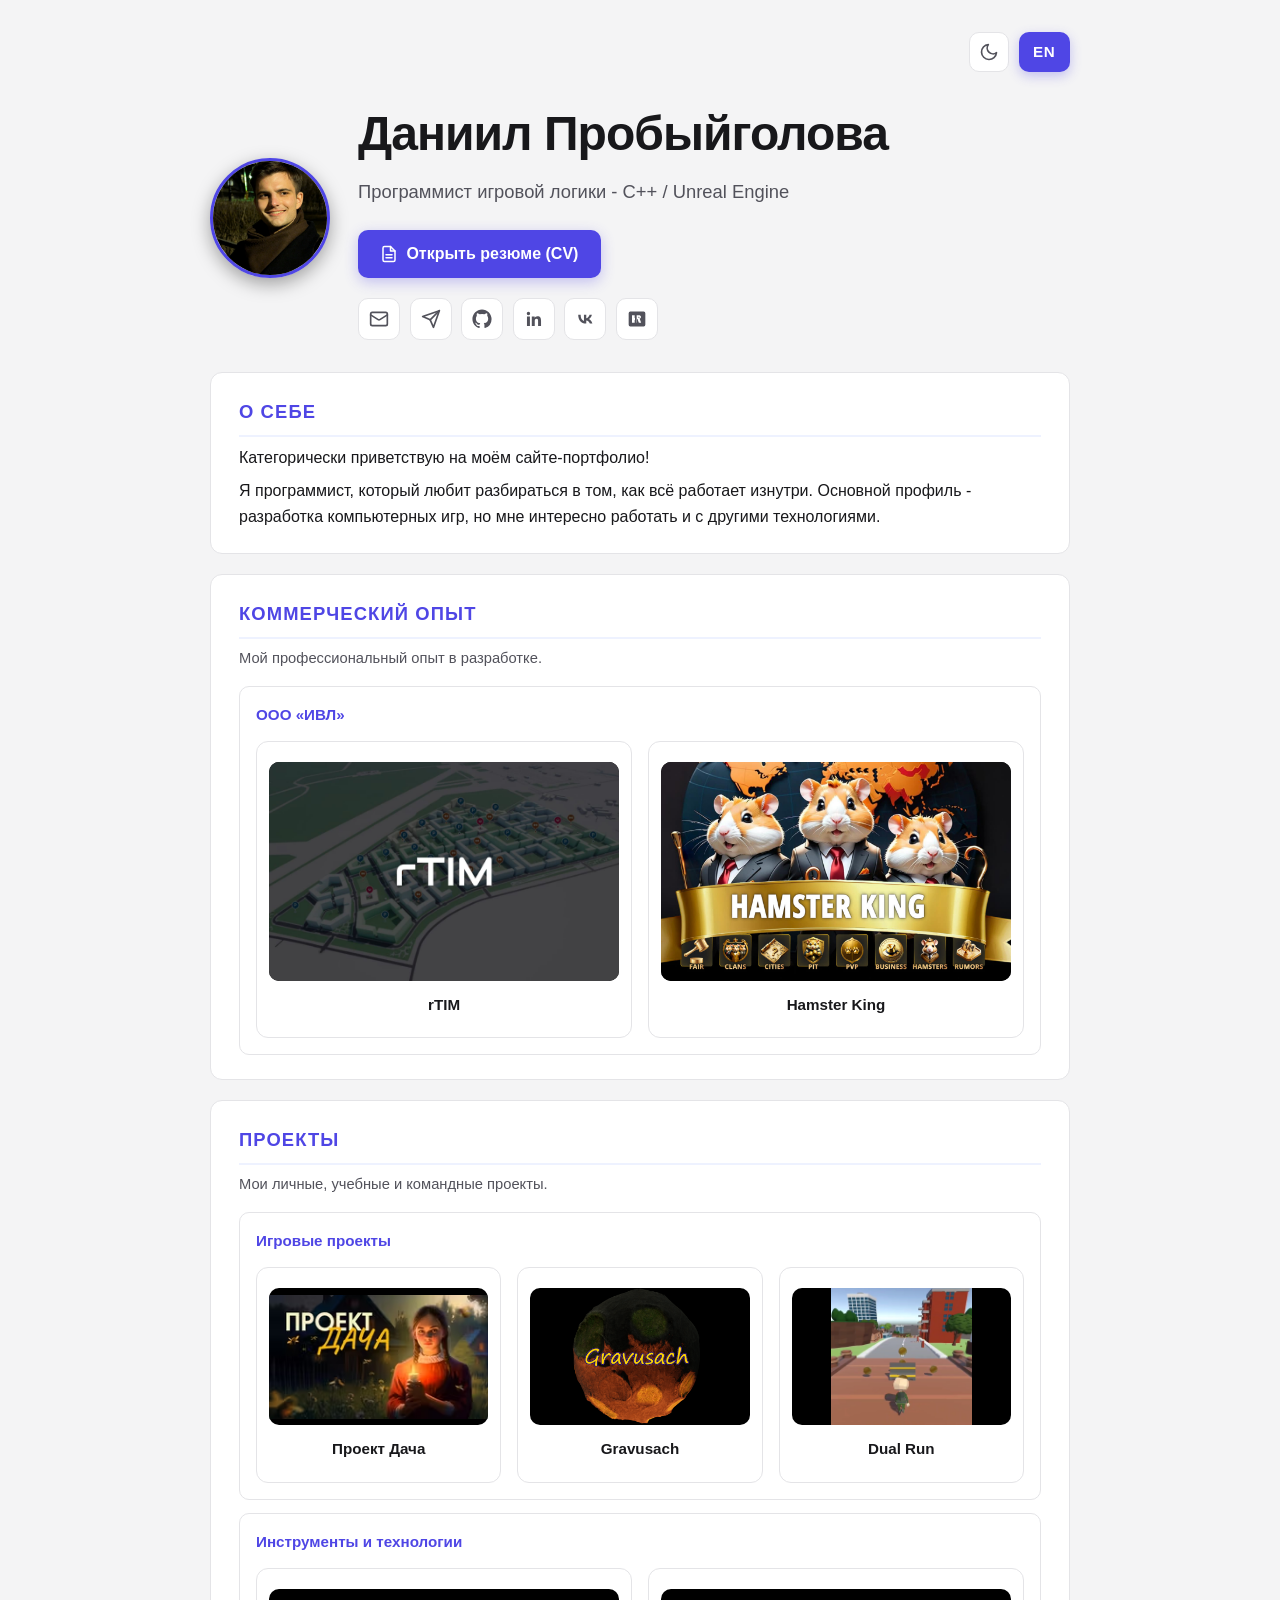
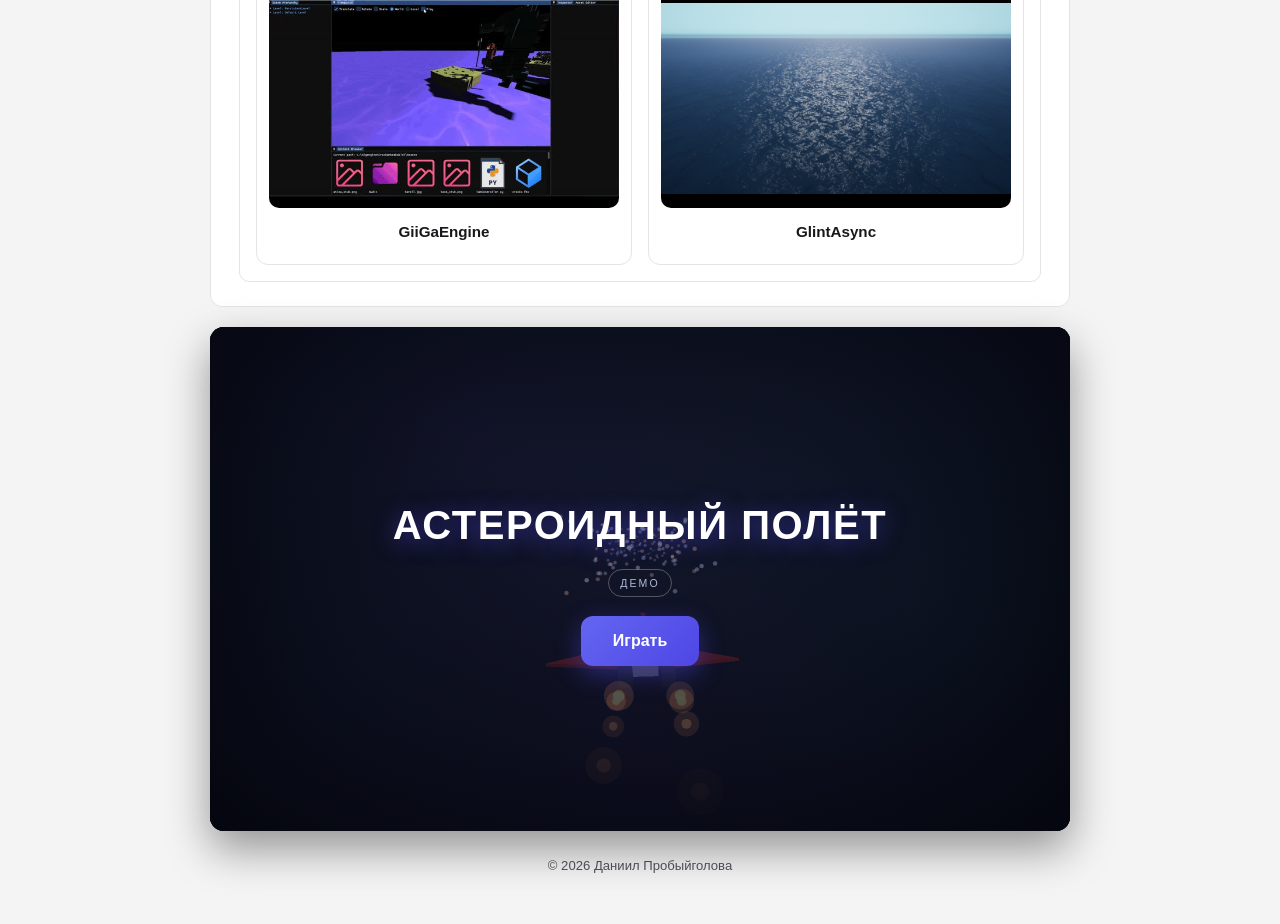
==== commit 359f6959: "Обновление деплоя + изменение управления с телефона" ====
--- a/index.html
+++ b/index.html
@@ -7,7 +7,7 @@
   <meta name="description" content="Портфолио Даниила Пробыйголова - программист игровой логики (C++ / Unreal Engine)" data-i18n-meta="common.metaDesc">
   <title data-i18n-title="main.title">Даниил Пробыйголова - Портфолио</title>
   <link rel="icon" href="data:image/svg+xml,%3Csvg xmlns='http://www.w3.org/2000/svg' viewBox='0 0 100 100'%3E%3Crect width='100' height='100' rx='20' fill='%234f46e5'/%3E%3Ctext x='50' y='68' font-size='52' font-family='monospace' fill='white' text-anchor='middle'%3EDP%3C/text%3E%3C/svg%3E">
-  <link rel="stylesheet" href="css/styles.css">
+  <link rel="stylesheet" href="css/styles.css?v=20260918">
   <script>
     (function () {
       var t = null;
@@ -162,6 +162,15 @@
     <section class="game-shell" id="game-shell" role="img" aria-label="Демо-мини-игра: полёт сквозь астероиды" data-i18n-aria="game.ariaLabel">
       <canvas id="game-canvas"></canvas>
       <div class="game-vignette" aria-hidden="true"></div>
+
+      <div class="game-touch hidden" id="game-touch">
+        <div class="game-joystick" id="game-joystick">
+          <div class="game-joystick-knob" id="game-joystick-knob"></div>
+        </div>
+        <button type="button" class="game-fire-btn" id="game-fire-btn" aria-label="Выстрел" data-i18n-aria="game.fireLabel">
+          <svg viewBox="0 0 24 24" fill="none" stroke="currentColor" stroke-width="2" stroke-linecap="round" stroke-linejoin="round" aria-hidden="true"><circle cx="12" cy="12" r="4"/><line x1="12" y1="2" x2="12" y2="6"/><line x1="12" y1="18" x2="12" y2="22"/><line x1="2" y1="12" x2="6" y2="12"/><line x1="18" y1="12" x2="22" y2="12"/></svg>
+        </button>
+      </div>
 
       <div class="game-hud hidden" id="game-hud" aria-hidden="true">
         <div class="game-hud-score">
@@ -217,9 +226,9 @@
     </div>
   </div>
 
-  <script src="js/i18n.js"></script>
-  <script src="js/theme.js"></script>
-  <script src="js/game.js"></script>
-  <script src="js/script.js"></script>
+  <script src="js/i18n.js?v=20260918"></script>
+  <script src="js/theme.js?v=20260918"></script>
+  <script src="js/game.js?v=20260918"></script>
+  <script src="js/script.js?v=20260918"></script>
 </body>
 </html>
--- a/css/styles.css
+++ b/css/styles.css
@@ -353,6 +353,78 @@
 
 .game-control-hint.hidden { display: none; }
 
+.game-touch {
+  position: absolute;
+  inset: 0;
+  z-index: 4;
+  pointer-events: none;
+}
+
+.game-touch.hidden { display: none; }
+
+.game-joystick {
+  position: absolute;
+  left: 1.1rem;
+  bottom: 1.1rem;
+  width: 128px;
+  height: 128px;
+  border-radius: 50%;
+  border: 2px solid rgba(255, 255, 255, 0.24);
+  background: radial-gradient(circle at 50% 50%, rgba(30, 38, 64, 0.42), rgba(8, 12, 24, 0.3));
+  box-shadow: inset 0 0 24px rgba(0, 0, 0, 0.45);
+  pointer-events: auto;
+  touch-action: none;
+}
+
+.game-joystick-knob {
+  position: absolute;
+  top: 50%;
+  left: 50%;
+  width: 56px;
+  height: 56px;
+  border-radius: 50%;
+  background: radial-gradient(circle at 38% 32%, #8b93ff, #4f46e5 70%);
+  border: 2px solid rgba(255, 255, 255, 0.5);
+  box-shadow: 0 6px 16px rgba(0, 0, 0, 0.45);
+  transform: translate(-50%, -50%);
+  will-change: transform;
+}
+
+.game-fire-btn {
+  position: absolute;
+  right: 1.4rem;
+  bottom: 1.5rem;
+  width: 86px;
+  height: 86px;
+  display: grid;
+  place-items: center;
+  padding: 0;
+  border-radius: 50%;
+  border: 2px solid rgba(255, 255, 255, 0.4);
+  background: radial-gradient(circle at 38% 30%, #ff7a7a, #dc2626 72%);
+  color: #fff;
+  box-shadow: 0 10px 26px rgba(220, 38, 38, 0.45);
+  pointer-events: auto;
+  touch-action: none;
+  cursor: pointer;
+  transition: transform 0.1s, filter 0.1s;
+}
+
+.game-fire-btn svg {
+  width: 36px;
+  height: 36px;
+}
+
+.game-fire-btn:active {
+  transform: scale(0.93);
+  filter: brightness(1.12);
+}
+
+/* Keep touch controls clear of the control hint */
+.game-touch:not(.hidden) ~ .game-control-hint {
+  bottom: 9.4rem;
+}
+
 .game-overlay {
   position: absolute;
   inset: 0;
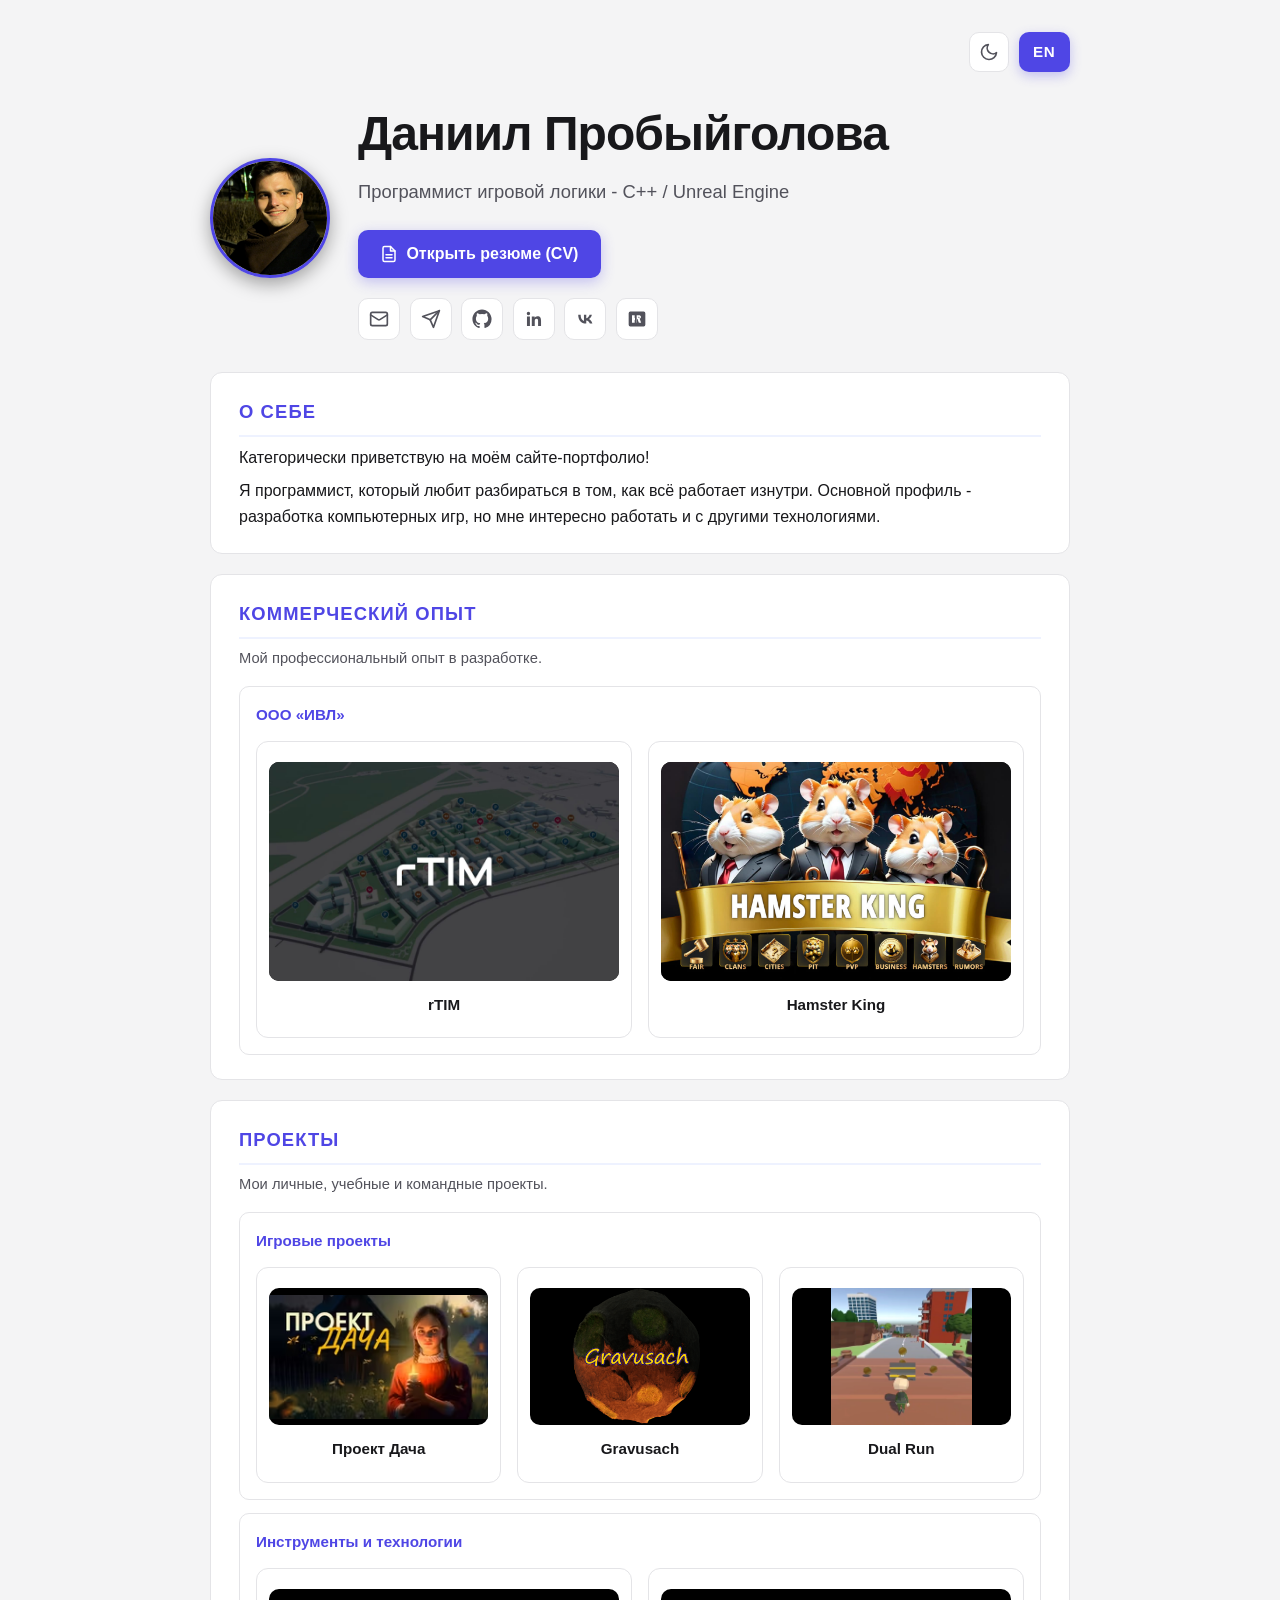
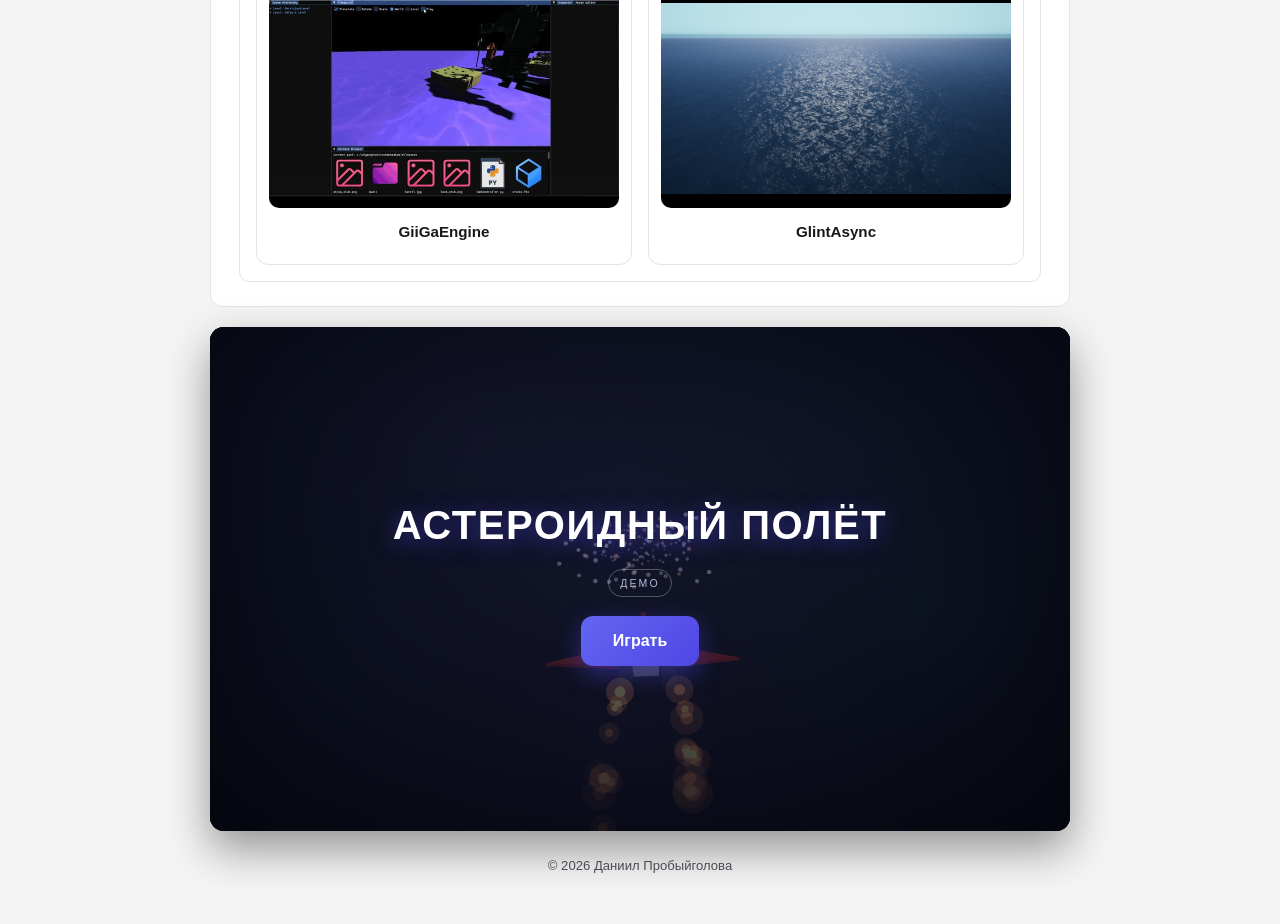
==== commit 9c5c018f: "Изменения в управлении с телефона" ====
--- a/index.html
+++ b/index.html
@@ -164,9 +164,6 @@
       <div class="game-vignette" aria-hidden="true"></div>
 
       <div class="game-touch hidden" id="game-touch">
-        <div class="game-joystick" id="game-joystick">
-          <div class="game-joystick-knob" id="game-joystick-knob"></div>
-        </div>
         <button type="button" class="game-fire-btn" id="game-fire-btn" aria-label="Выстрел" data-i18n-aria="game.fireLabel">
           <svg viewBox="0 0 24 24" fill="none" stroke="currentColor" stroke-width="2" stroke-linecap="round" stroke-linejoin="round" aria-hidden="true"><circle cx="12" cy="12" r="4"/><line x1="12" y1="2" x2="12" y2="6"/><line x1="12" y1="18" x2="12" y2="22"/><line x1="2" y1="12" x2="6" y2="12"/><line x1="18" y1="12" x2="22" y2="12"/></svg>
         </button>
@@ -179,7 +176,7 @@
         </div>
         <div class="game-hud-ammo">
           <span class="game-hud-label" data-i18n="game.hudAmmoLabel">Заряды</span>
-          <span class="game-hud-value" id="game-hud-ammo-value">1/8</span>
+          <span class="game-hud-value" id="game-hud-ammo-value">0/7</span>
         </div>
         <div class="game-hud-best">
           <span class="game-hud-label" data-i18n="game.hudBestLabel">Рекорд</span>
--- a/css/styles.css
+++ b/css/styles.css
@@ -362,34 +362,6 @@
 
 .game-touch.hidden { display: none; }
 
-.game-joystick {
-  position: absolute;
-  left: 1.1rem;
-  bottom: 1.1rem;
-  width: 128px;
-  height: 128px;
-  border-radius: 50%;
-  border: 2px solid rgba(255, 255, 255, 0.24);
-  background: radial-gradient(circle at 50% 50%, rgba(30, 38, 64, 0.42), rgba(8, 12, 24, 0.3));
-  box-shadow: inset 0 0 24px rgba(0, 0, 0, 0.45);
-  pointer-events: auto;
-  touch-action: none;
-}
-
-.game-joystick-knob {
-  position: absolute;
-  top: 50%;
-  left: 50%;
-  width: 56px;
-  height: 56px;
-  border-radius: 50%;
-  background: radial-gradient(circle at 38% 32%, #8b93ff, #4f46e5 70%);
-  border: 2px solid rgba(255, 255, 255, 0.5);
-  box-shadow: 0 6px 16px rgba(0, 0, 0, 0.45);
-  transform: translate(-50%, -50%);
-  will-change: transform;
-}
-
 .game-fire-btn {
   position: absolute;
   right: 1.4rem;
@@ -420,9 +392,11 @@
   filter: brightness(1.12);
 }
 
-/* Keep touch controls clear of the control hint */
-.game-touch:not(.hidden) ~ .game-control-hint {
-  bottom: 9.4rem;
+.game-fire-btn:disabled {
+  opacity: 0.35;
+  filter: grayscale(0.7);
+  box-shadow: none;
+  cursor: default;
 }
 
 .game-overlay {
